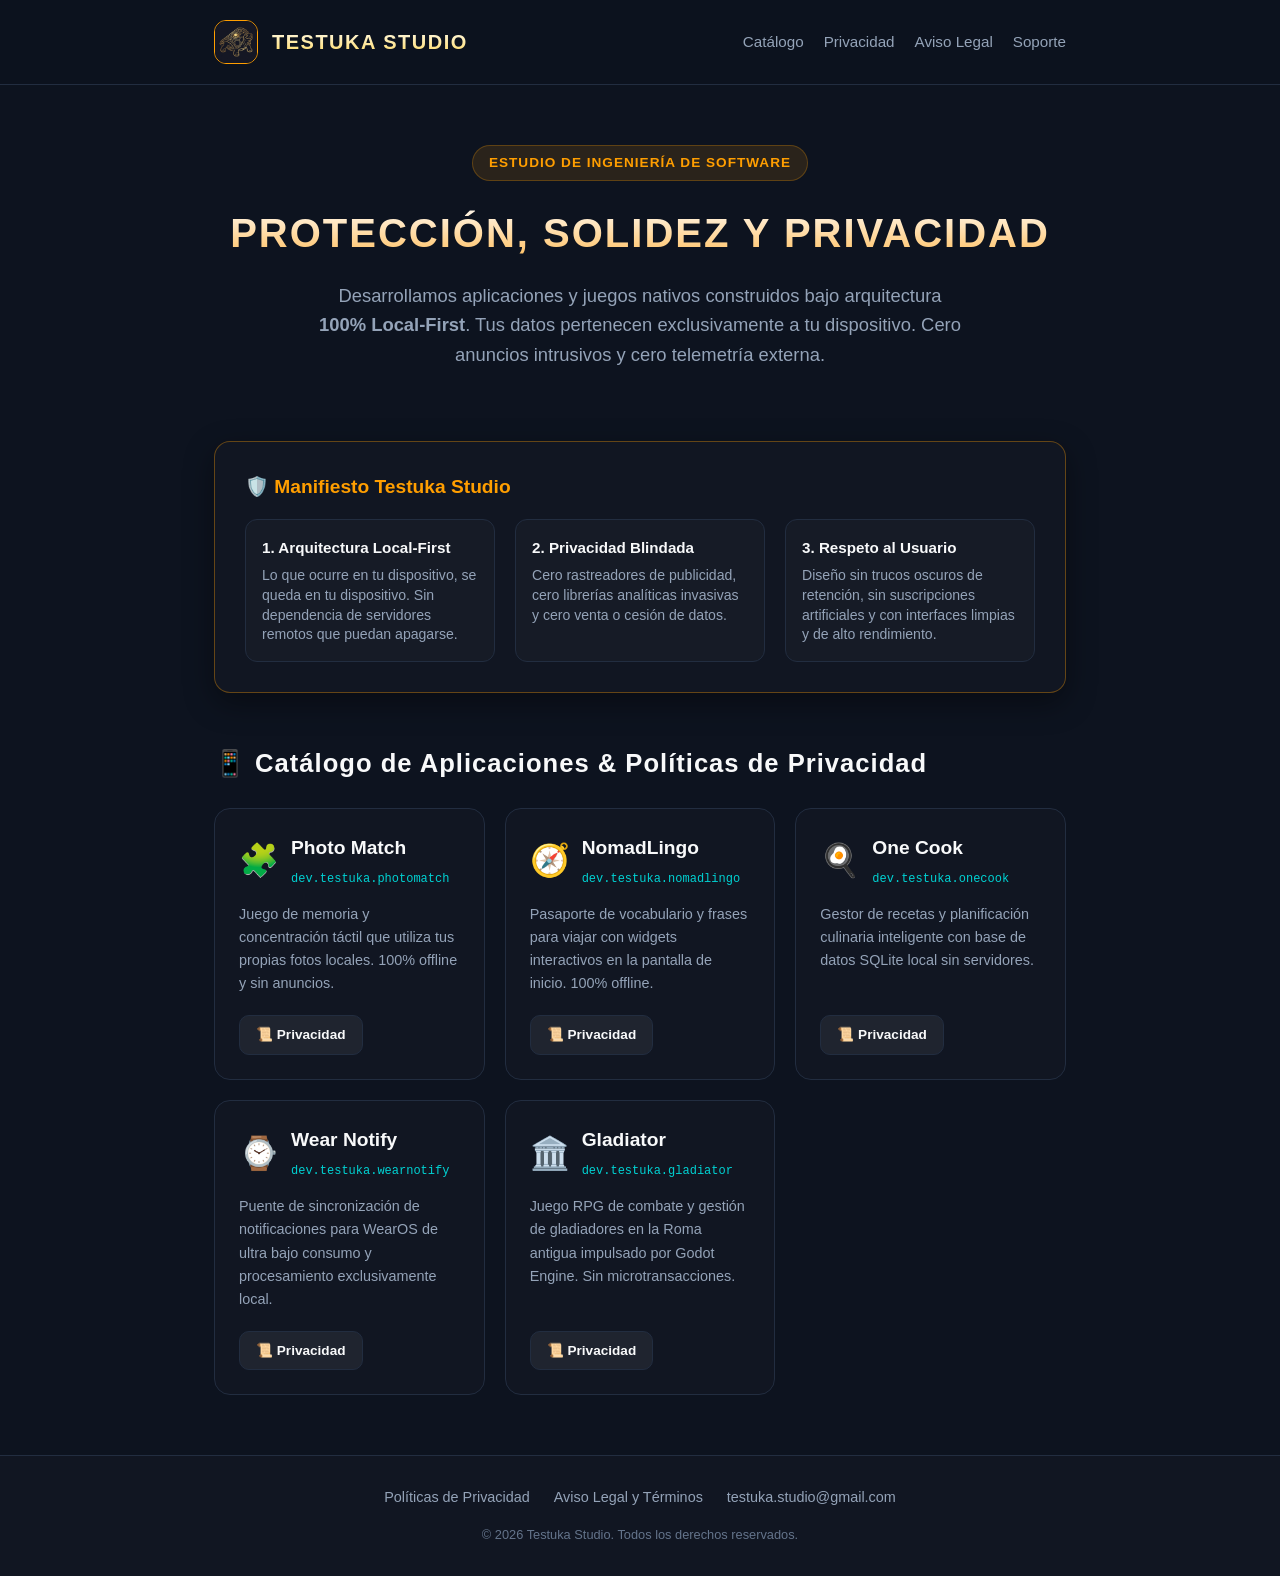
==== index.html @ 1e91726a "feat: initial release of official website, legal notice and privacy policies" ====
<!DOCTYPE html>
<html lang="es">
<head>
    <meta charset="UTF-8">
    <meta name="viewport" content="width=device-width, initial-scale=1.0">
    <title>Testuka Studio 🐢🛡️ | Ingeniería de Software Local-First & Privacidad Blindada</title>
    <meta name="description" content="Sitio oficial y portal de políticas de privacidad de Testuka Studio. Aplicaciones y juegos de alto rendimiento 100% Local-First.">
    <link rel="stylesheet" href="css/style.css">
    <link rel="icon" type="image/jpeg" href="assets/testuka_logo.jpg">
</head>
<body>

    <header>
        <div class="container nav-container">
            <a href="/" class="brand-link">
                <img src="assets/testuka_logo.jpg" alt="Testuka Studio Logo" class="brand-logo">
                <span class="brand-title">TESTUKA STUDIO</span>
            </a>
            <nav class="nav-links">
                <a href="#apps">Catálogo</a>
                <a href="/privacy/">Privacidad</a>
                <a href="/legal/">Aviso Legal</a>
                <a href="mailto:testuka.studio@gmail.com">Soporte</a>
            </nav>
        </div>
    </header>

    <main class="container">
        <section class="hero">
            <span class="hero-badge">Estudio de Ingeniería de Software</span>
            <h1 class="hero-title">PROTECCIÓN, SOLIDEZ Y PRIVACIDAD</h1>
            <p class="hero-subtitle">
                Desarrollamos aplicaciones y juegos nativos construidos bajo arquitectura <strong>100% Local-First</strong>.
                Tus datos pertenecen exclusivamente a tu dispositivo. Cero anuncios intrusivos y cero telemetría externa.
            </p>
        </section>

        <section class="manifest-box">
            <h3>🛡️ Manifiesto Testuka Studio</h3>
            <div class="manifest-grid">
                <div class="manifest-item">
                    <strong>1. Arquitectura Local-First</strong>
                    <p>Lo que ocurre en tu dispositivo, se queda en tu dispositivo. Sin dependencia de servidores remotos que puedan apagarse.</p>
                </div>
                <div class="manifest-item">
                    <strong>2. Privacidad Blindada</strong>
                    <p>Cero rastreadores de publicidad, cero librerías analíticas invasivas y cero venta o cesión de datos.</p>
                </div>
                <div class="manifest-item">
                    <strong>3. Respeto al Usuario</strong>
                    <p>Diseño sin trucos oscuros de retención, sin suscripciones artificiales y con interfaces limpias y de alto rendimiento.</p>
                </div>
            </div>
        </section>

        <section id="apps">
            <h2 class="section-title">📱 Catálogo de Aplicaciones & Políticas de Privacidad</h2>
            <div class="apps-grid">

                <!-- Photo Match -->
                <div class="app-card">
                    <div>
                        <div class="app-header">
                            <span class="app-icon">🧩</span>
                            <div>
                                <h3 class="app-name">Photo Match</h3>
                                <span class="app-pkg">dev.testuka.photomatch</span>
                            </div>
                        </div>
                        <p class="app-desc">Juego de memoria y concentración táctil que utiliza tus propias fotos locales. 100% offline y sin anuncios.</p>
                    </div>
                    <div class="app-links">
                        <a href="/privacy/photomatch" class="btn btn-secondary">📜 Privacidad</a>
                    </div>
                </div>

                <!-- NomadLingo -->
                <div class="app-card">
                    <div>
                        <div class="app-header">
                            <span class="app-icon">🧭</span>
                            <div>
                                <h3 class="app-name">NomadLingo</h3>
                                <span class="app-pkg">dev.testuka.nomadlingo</span>
                            </div>
                        </div>
                        <p class="app-desc">Pasaporte de vocabulario y frases para viajar con widgets interactivos en la pantalla de inicio. 100% offline.</p>
                    </div>
                    <div class="app-links">
                        <a href="/privacy/nomadlingo" class="btn btn-secondary">📜 Privacidad</a>
                    </div>
                </div>

                <!-- One Cook -->
                <div class="app-card">
                    <div>
                        <div class="app-header">
                            <span class="app-icon">🍳</span>
                            <div>
                                <h3 class="app-name">One Cook</h3>
                                <span class="app-pkg">dev.testuka.onecook</span>
                            </div>
                        </div>
                        <p class="app-desc">Gestor de recetas y planificación culinaria inteligente con base de datos SQLite local sin servidores.</p>
                    </div>
                    <div class="app-links">
                        <a href="/privacy/onecook" class="btn btn-secondary">📜 Privacidad</a>
                    </div>
                </div>

                <!-- Wear Notify -->
                <div class="app-card">
                    <div>
                        <div class="app-header">
                            <span class="app-icon">⌚</span>
                            <div>
                                <h3 class="app-name">Wear Notify</h3>
                                <span class="app-pkg">dev.testuka.wearnotify</span>
                            </div>
                        </div>
                        <p class="app-desc">Puente de sincronización de notificaciones para WearOS de ultra bajo consumo y procesamiento exclusivamente local.</p>
                    </div>
                    <div class="app-links">
                        <a href="/privacy/wearnotify" class="btn btn-secondary">📜 Privacidad</a>
                    </div>
                </div>

                <!-- Gladiator: Ad Digitum -->
                <div class="app-card">
                    <div>
                        <div class="app-header">
                            <span class="app-icon">🏛️</span>
                            <div>
                                <h3 class="app-name">Gladiator</h3>
                                <span class="app-pkg">dev.testuka.gladiator</span>
                            </div>
                        </div>
                        <p class="app-desc">Juego RPG de combate y gestión de gladiadores en la Roma antigua impulsado por Godot Engine. Sin microtransacciones.</p>
                    </div>
                    <div class="app-links">
                        <a href="/privacy/gladiator" class="btn btn-secondary">📜 Privacidad</a>
                    </div>
                </div>

            </div>
        </section>
    </main>

    <footer>
        <div class="container">
            <div class="footer-links">
                <a href="/privacy/">Políticas de Privacidad</a>
                <a href="/legal/">Aviso Legal y Términos</a>
                <a href="mailto:testuka.studio@gmail.com">testuka.studio@gmail.com</a>
            </div>
            <p class="footer-copy">© 2026 Testuka Studio. Todos los derechos reservados.</p>
        </div>
    </footer>

</body>
</html>
---- css/style.css ----
:root {
    --bg-main: #0D131F;
    --bg-card: #111622;
    --bg-card-hover: #161E2E;
    --bg-badge: rgba(255, 158, 0, 0.12);
    --gold: #FF9E00;
    --gold-light: #FFB84D;
    --gold-glow: rgba(255, 158, 0, 0.25);
    --cyan: #00D2D3;
    --text-primary: #F8F9FA;
    --text-secondary: #94A3B8;
    --border: #222D40;
    --border-highlight: rgba(255, 158, 0, 0.35);
    --font-sans: -apple-system, BlinkMacSystemFont, 'Segoe UI', Roboto, Helvetica, Arial, sans-serif;
}

* {
    margin: 0;
    padding: 0;
    box-sizing: border-box;
}

body {
    background-color: var(--bg-main);
    color: var(--text-primary);
    font-family: var(--font-sans);
    line-height: 1.6;
    min-height: 100vh;
    display: flex;
    flex-direction: column;
}

.container {
    max-width: 900px;
    margin: 0 auto;
    padding: 0 24px;
    width: 100%;
}

/* Header & Nav */
header {
    border-bottom: 1px solid var(--border);
    padding: 20px 0;
    background: rgba(13, 19, 31, 0.85);
    backdrop-filter: blur(8px);
    position: sticky;
    top: 0;
    z-index: 100;
}

.nav-container {
    display: flex;
    justify-content: space-between;
    align-items: center;
}

.brand-link {
    display: flex;
    align-items: center;
    gap: 14px;
    text-decoration: none;
    color: var(--text-primary);
}

.brand-logo {
    width: 44px;
    height: 44px;
    border-radius: 12px;
    border: 1.5px solid var(--gold);
    object-fit: cover;
}

.brand-title {
    font-size: 1.25rem;
    font-weight: 900;
    letter-spacing: 1.5px;
    background: linear-gradient(180deg, #FFFFFF, #FFD54F);
    -webkit-background-clip: text;
    -webkit-text-fill-color: transparent;
}

.nav-links {
    display: flex;
    gap: 20px;
    align-items: center;
}

.nav-links a {
    color: var(--text-secondary);
    text-decoration: none;
    font-size: 0.95rem;
    font-weight: 500;
    transition: color 0.2s;
}

.nav-links a:hover {
    color: var(--gold);
}

/* Hero Section */
.hero {
    text-align: center;
    padding: 60px 0 40px;
}

.hero-badge {
    display: inline-block;
    padding: 6px 16px;
    background: var(--bg-badge);
    border: 1px solid var(--gold-glow);
    border-radius: 50px;
    color: var(--gold);
    font-size: 0.85rem;
    font-weight: 700;
    letter-spacing: 1px;
    margin-bottom: 20px;
    text-transform: uppercase;
}

.hero-title {
    font-size: 2.5rem;
    font-weight: 900;
    letter-spacing: 2px;
    margin-bottom: 16px;
    background: linear-gradient(180deg, #FFFFFF, #FFB84D);
    -webkit-background-clip: text;
    -webkit-text-fill-color: transparent;
}

.hero-subtitle {
    font-size: 1.15rem;
    color: var(--text-secondary);
    max-width: 650px;
    margin: 0 auto 32px;
}

/* Manifest Card */
.manifest-box {
    background: var(--bg-card);
    border: 1px solid var(--border-highlight);
    border-radius: 16px;
    padding: 30px;
    margin-bottom: 50px;
    box-shadow: 0 10px 30px rgba(0, 0, 0, 0.4);
}

.manifest-box h3 {
    color: var(--gold);
    font-size: 1.2rem;
    margin-bottom: 16px;
    display: flex;
    align-items: center;
    gap: 10px;
}

.manifest-grid {
    display: grid;
    grid-template-columns: repeat(auto-fit, minmax(240px, 1fr));
    gap: 20px;
}

.manifest-item {
    background: rgba(255, 255, 255, 0.02);
    border: 1px solid var(--border);
    border-radius: 12px;
    padding: 16px;
}

.manifest-item strong {
    display: block;
    color: var(--text-primary);
    font-size: 0.95rem;
    margin-bottom: 6px;
}

.manifest-item p {
    color: var(--text-secondary);
    font-size: 0.88rem;
    line-height: 1.4;
}

/* App Grid */
.section-title {
    font-size: 1.6rem;
    font-weight: 800;
    letter-spacing: 1px;
    margin-bottom: 24px;
    color: var(--text-primary);
    display: flex;
    align-items: center;
    gap: 12px;
}

.apps-grid {
    display: grid;
    grid-template-columns: repeat(auto-fit, minmax(260px, 1fr));
    gap: 20px;
    margin-bottom: 60px;
}

.app-card {
    background: var(--bg-card);
    border: 1px solid var(--border);
    border-radius: 16px;
    padding: 24px;
    transition: transform 0.2s, border-color 0.2s, box-shadow 0.2s;
    display: flex;
    flex-direction: column;
    justify-content: space-between;
}

.app-card:hover {
    transform: translateY(-3px);
    border-color: var(--gold);
    box-shadow: 0 8px 24px var(--gold-glow);
}

.app-header {
    display: flex;
    align-items: center;
    gap: 12px;
    margin-bottom: 14px;
}

.app-icon {
    font-size: 2rem;
}

.app-name {
    font-size: 1.2rem;
    font-weight: 800;
    color: var(--text-primary);
}

.app-pkg {
    font-size: 0.75rem;
    color: var(--cyan);
    font-family: monospace;
}

.app-desc {
    font-size: 0.9rem;
    color: var(--text-secondary);
    margin-bottom: 20px;
    flex-grow: 1;
}

.app-links {
    display: flex;
    gap: 10px;
}

.btn {
    display: inline-flex;
    align-items: center;
    justify-content: center;
    gap: 6px;
    padding: 8px 16px;
    border-radius: 10px;
    font-size: 0.85rem;
    font-weight: 700;
    text-decoration: none;
    transition: all 0.2s;
    cursor: pointer;
}

.btn-primary {
    background: var(--gold);
    color: #000;
}

.btn-primary:hover {
    background: var(--gold-light);
}

.btn-secondary {
    background: rgba(255, 255, 255, 0.06);
    color: var(--text-primary);
    border: 1px solid var(--border);
}

.btn-secondary:hover {
    background: rgba(255, 255, 255, 0.12);
    border-color: var(--gold);
}

/* Policy Content Pages */
.policy-page {
    padding: 40px 0 60px;
}

.policy-header {
    margin-bottom: 30px;
    border-bottom: 1px solid var(--border);
    padding-bottom: 20px;
}

.policy-tag {
    color: var(--gold);
    font-size: 0.85rem;
    font-weight: 700;
    text-transform: uppercase;
    letter-spacing: 1px;
}

.policy-title {
    font-size: 2rem;
    font-weight: 900;
    margin: 8px 0;
    color: var(--text-primary);
}

.policy-meta {
    color: var(--text-secondary);
    font-size: 0.85rem;
}

.policy-content h2 {
    font-size: 1.3rem;
    color: var(--gold);
    margin: 28px 0 12px;
}

.policy-content h3 {
    font-size: 1.05rem;
    color: var(--text-primary);
    margin: 18px 0 8px;
}

.policy-content p, .policy-content li {
    color: #CBD5E1;
    font-size: 0.95rem;
    line-height: 1.7;
    margin-bottom: 14px;
}

.policy-content ul {
    padding-left: 24px;
    margin-bottom: 16px;
}

.policy-table {
    width: 100%;
    border-collapse: collapse;
    margin: 20px 0;
    font-size: 0.9rem;
}

.policy-table th, .policy-table td {
    padding: 12px 16px;
    border: 1px solid var(--border);
    text-align: left;
}

.policy-table th {
    background: var(--bg-card);
    color: var(--gold);
}

.policy-table td {
    background: rgba(17, 22, 34, 0.5);
    color: var(--text-primary);
}

.highlight-box {
    background: rgba(255, 158, 0, 0.08);
    border-left: 4px solid var(--gold);
    padding: 16px 20px;
    border-radius: 0 12px 12px 0;
    margin: 20px 0;
}

.highlight-box p {
    color: var(--text-primary);
    margin: 0;
}

/* Footer */
footer {
    margin-top: auto;
    border-top: 1px solid var(--border);
    padding: 30px 0;
    text-align: center;
    background: var(--bg-card);
}

.footer-links {
    display: flex;
    justify-content: center;
    gap: 24px;
    margin-bottom: 16px;
}

.footer-links a {
    color: var(--text-secondary);
    text-decoration: none;
    font-size: 0.9rem;
    transition: color 0.2s;
}

.footer-links a:hover {
    color: var(--gold);
}

.footer-copy {
    color: #64748B;
    font-size: 0.8rem;
}
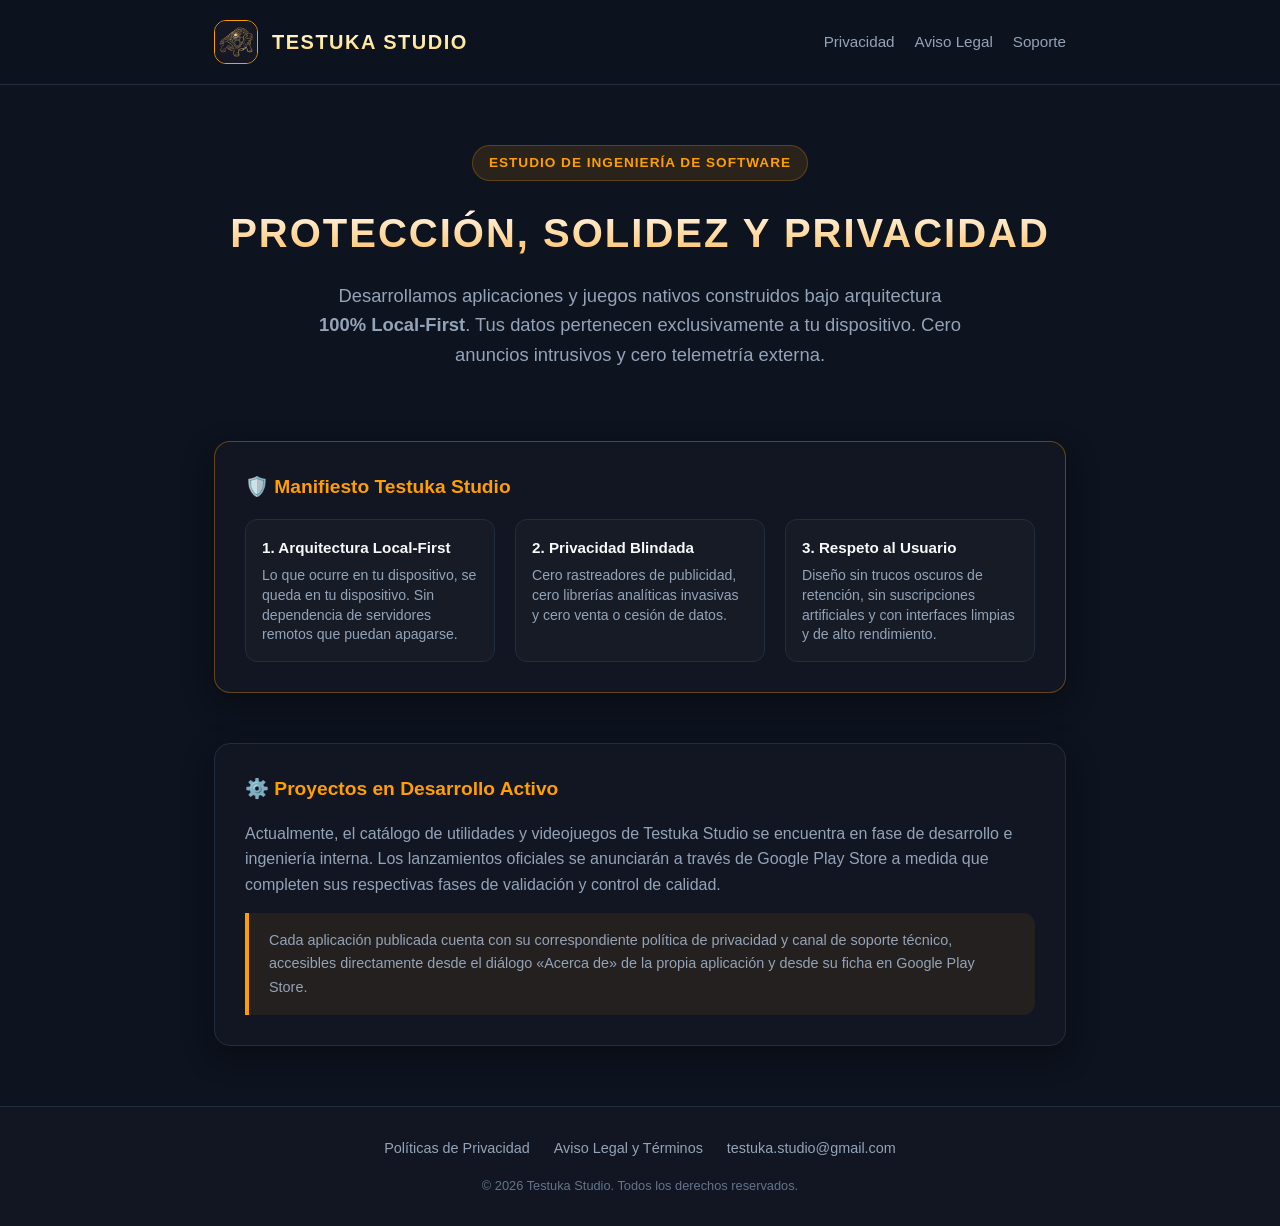
==== commit 17617e98: "refactor: hide unreleased apps catalog from public portal until official launch" ====
--- a/index.html
+++ b/index.html
@@ -17,7 +17,6 @@
                 <span class="brand-title">TESTUKA STUDIO</span>
             </a>
             <nav class="nav-links">
-                <a href="#apps">Catálogo</a>
                 <a href="/privacy/">Privacidad</a>
                 <a href="/legal/">Aviso Legal</a>
                 <a href="mailto:testuka.studio@gmail.com">Soporte</a>
@@ -53,95 +52,17 @@
             </div>
         </section>
 
-        <section id="apps">
-            <h2 class="section-title">📱 Catálogo de Aplicaciones & Políticas de Privacidad</h2>
-            <div class="apps-grid">
-
-                <!-- Photo Match -->
-                <div class="app-card">
-                    <div>
-                        <div class="app-header">
-                            <span class="app-icon">🧩</span>
-                            <div>
-                                <h3 class="app-name">Photo Match</h3>
-                                <span class="app-pkg">dev.testuka.photomatch</span>
-                            </div>
-                        </div>
-                        <p class="app-desc">Juego de memoria y concentración táctil que utiliza tus propias fotos locales. 100% offline y sin anuncios.</p>
-                    </div>
-                    <div class="app-links">
-                        <a href="/privacy/photomatch" class="btn btn-secondary">📜 Privacidad</a>
-                    </div>
+        <section id="engineering" style="margin-bottom: 60px;">
+            <div class="manifest-box" style="border-color: var(--border);">
+                <h3>⚙️ Proyectos en Desarrollo Activo</h3>
+                <p style="color: var(--text-secondary); margin-bottom: 16px;">
+                    Actualmente, el catálogo de utilidades y videojuegos de Testuka Studio se encuentra en fase de desarrollo e ingeniería interna. Los lanzamientos oficiales se anunciarán a través de Google Play Store a medida que completen sus respectivas fases de validación y control de calidad.
+                </p>
+                <div class="highlight-box" style="margin: 0;">
+                    <p style="color: var(--text-secondary); font-size: 0.9rem;">
+                        Cada aplicación publicada cuenta con su correspondiente política de privacidad y canal de soporte técnico, accesibles directamente desde el diálogo «Acerca de» de la propia aplicación y desde su ficha en Google Play Store.
+                    </p>
                 </div>
-
-                <!-- NomadLingo -->
-                <div class="app-card">
-                    <div>
-                        <div class="app-header">
-                            <span class="app-icon">🧭</span>
-                            <div>
-                                <h3 class="app-name">NomadLingo</h3>
-                                <span class="app-pkg">dev.testuka.nomadlingo</span>
-                            </div>
-                        </div>
-                        <p class="app-desc">Pasaporte de vocabulario y frases para viajar con widgets interactivos en la pantalla de inicio. 100% offline.</p>
-                    </div>
-                    <div class="app-links">
-                        <a href="/privacy/nomadlingo" class="btn btn-secondary">📜 Privacidad</a>
-                    </div>
-                </div>
-
-                <!-- One Cook -->
-                <div class="app-card">
-                    <div>
-                        <div class="app-header">
-                            <span class="app-icon">🍳</span>
-                            <div>
-                                <h3 class="app-name">One Cook</h3>
-                                <span class="app-pkg">dev.testuka.onecook</span>
-                            </div>
-                        </div>
-                        <p class="app-desc">Gestor de recetas y planificación culinaria inteligente con base de datos SQLite local sin servidores.</p>
-                    </div>
-                    <div class="app-links">
-                        <a href="/privacy/onecook" class="btn btn-secondary">📜 Privacidad</a>
-                    </div>
-                </div>
-
-                <!-- Wear Notify -->
-                <div class="app-card">
-                    <div>
-                        <div class="app-header">
-                            <span class="app-icon">⌚</span>
-                            <div>
-                                <h3 class="app-name">Wear Notify</h3>
-                                <span class="app-pkg">dev.testuka.wearnotify</span>
-                            </div>
-                        </div>
-                        <p class="app-desc">Puente de sincronización de notificaciones para WearOS de ultra bajo consumo y procesamiento exclusivamente local.</p>
-                    </div>
-                    <div class="app-links">
-                        <a href="/privacy/wearnotify" class="btn btn-secondary">📜 Privacidad</a>
-                    </div>
-                </div>
-
-                <!-- Gladiator: Ad Digitum -->
-                <div class="app-card">
-                    <div>
-                        <div class="app-header">
-                            <span class="app-icon">🏛️</span>
-                            <div>
-                                <h3 class="app-name">Gladiator</h3>
-                                <span class="app-pkg">dev.testuka.gladiator</span>
-                            </div>
-                        </div>
-                        <p class="app-desc">Juego RPG de combate y gestión de gladiadores en la Roma antigua impulsado por Godot Engine. Sin microtransacciones.</p>
-                    </div>
-                    <div class="app-links">
-                        <a href="/privacy/gladiator" class="btn btn-secondary">📜 Privacidad</a>
-                    </div>
-                </div>
-
             </div>
         </section>
     </main>
